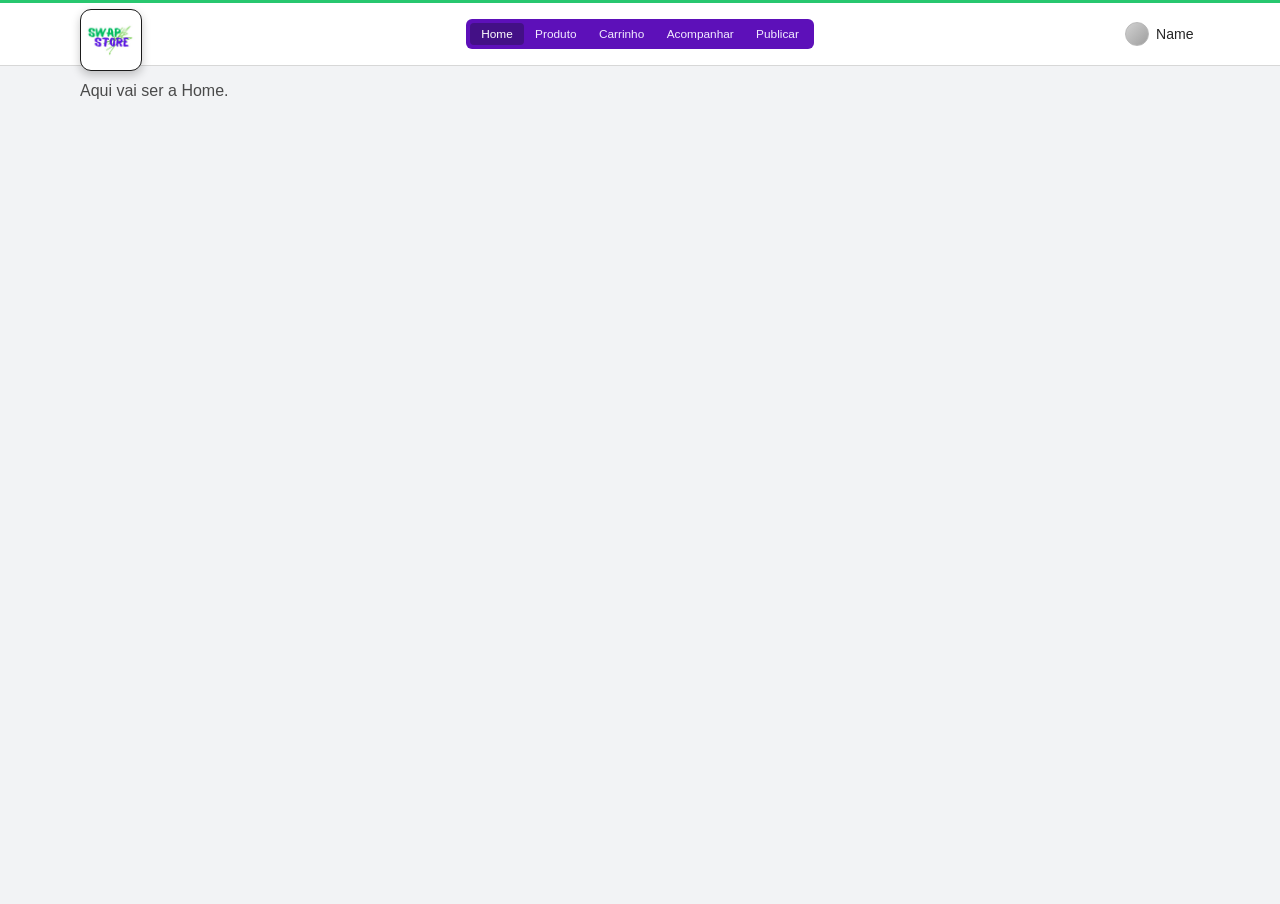
==== src/index.html @ ba1e5054 "Início do projeto: Base do protótipo" ====
<!DOCTYPE html>
<html lang="pt-BR">
<head>
  <meta charset="UTF-8">
  <meta name="viewport" content="width=device-width, initial-scale=1.0">
  <link rel="stylesheet" type="text/css" href="styles/main.css">
  <script src="scripts/paginacao.js" defer></script>
  <script src="scripts/main.js" defer></script>
  <title>SwapStore - Home</title>
</head>
<body data-pagina="inicio">
  <header class="site-header">
    <div class="top-green-line"></div>
    <div class="container header-content">
      <a class="brand" href="index.html" aria-label="Ir para a Home">
        <img src="assets/images/logo.jpg" alt="Logo da SwapStore">
      </a>

      <button class="menu-toggle" id="botaoMenu" aria-label="Abrir menu" aria-expanded="false">
        <span></span>
        <span></span>
        <span></span>
      </button>

      <nav class="main-nav" id="navegacaoPrincipal" aria-label="Navegacao principal">
        <a href="index.html" class="nav-link" data-pagina-link="inicio">Home</a>
        <a href="produto.html" class="nav-link" data-pagina-link="produto">Produto</a>
        <a href="carrinho.html" class="nav-link" data-pagina-link="carrinho">Carrinho</a>
        <a href="acompanhar.html" class="nav-link" data-pagina-link="acompanhar">Acompanhar</a>
        <a href="publicar.html" class="nav-link" data-pagina-link="publicar">Publicar</a>
      </nav>

      <a class="profile-box" id="linkPerfil" href="perfil.html" aria-label="Ir para a pagina de perfil">
        <span class="profile-avatar"></span>
        <span class="profile-name">Name</span>
      </a>
    </div>
  </header>

  <main class="page-empty container">
    <p>Aqui vai ser a Home.</p>
  </main>
</body>
</html>
---- src/styles/main.css ----
:root {
  --surface: #ffffff;
  --text: #2b2b2b;
  --primary: #5d10b9;
  --primary-dark: #431086;
  --green: #28c76f;
  --line: #e5e7eb;
  --shadow: 0 10px 25px rgba(0, 0, 0, 0.08);
}

* {
  margin: 0;
  padding: 0;
  box-sizing: border-box;
}

body {
  font-family: Arial, Helvetica, sans-serif;
  color: var(--text);
  background: #f2f3f5;
}

.container {
  width: min(1120px, 92%);
  margin: 0 auto;
}

.site-header {
  background: var(--surface);
  border-bottom: 1px solid #d7d7d7;
  overflow: visible;
}

.top-green-line {
  width: 100%;
  height: 3px;
  background: var(--green);
}

.header-content {
  min-height: 54px;
  display: grid;
  grid-template-columns: 140px 1fr 140px;
  align-items: center;
  justify-items: center;
  gap: 1rem;
}

.brand {
  display: inline-flex;
  align-items: center;
  text-decoration: none;
  justify-self: start;
  width: 62px;
  height: 62px;
  padding: 3px;
  border: 1px solid #1b1b1b;
  border-radius: 11px;
  background: #fff;
  box-shadow: 0 4px 10px rgba(0, 0, 0, 0.22);
  transform: translateY(6px);
  z-index: 3;
}

.brand img {
  width: 100%;
  height: 100%;
  object-fit: contain;
}

.main-nav {
  display: flex;
  gap: 0;
  background: var(--primary);
  border-radius: 6px;
  padding: 4px;
}

.nav-link {
  text-decoration: none;
  color: #f2ebff;
  font-size: 0.74rem;
  font-weight: 500;
  padding: 0.28rem 0.7rem;
  border-radius: 4px;
  transition: background-color 0.2s ease, color 0.2s ease;
}

.nav-link:hover {
  background-color: rgba(255, 255, 255, 0.1);
  color: #fff;
}

.nav-link.is-active {
  background: var(--primary-dark);
  color: #fff;
}

.profile-box {
  justify-self: end;
  display: inline-flex;
  align-items: center;
  gap: 0.45rem;
  font-size: 0.88rem;
  text-decoration: none;
  border-radius: 999px;
  padding: 0.2rem 0.4rem;
}

.profile-avatar {
  width: 24px;
  height: 24px;
  border-radius: 999px;
  background: linear-gradient(135deg, #d2d2d2, #9e9e9e);
  border: 1px solid #b9b9b9;
}

.profile-name {
  color: #262626;
}

.profile-box:hover {
  background: #efefef;
}

.profile-box.is-active {
  background: #ece6f8;
}

.menu-toggle {
  display: none;
  border: 0;
  background: transparent;
  width: 42px;
  height: 34px;
  cursor: pointer;
}

.menu-toggle span {
  display: block;
  width: 100%;
  height: 4px;
  border-radius: 999px;
  background: var(--primary);
  margin: 4px 0;
}

.page-empty {
  min-height: calc(100vh - 62px);
  padding-top: 1rem;
  color: #4a4a4a;
}

@media (max-width: 760px) {
  .header-content {
    grid-template-columns: 1fr auto auto;
  }

  .menu-toggle {
    display: block;
    justify-self: end;
  }

  .main-nav {
    position: absolute;
    top: 62px;
    right: 4%;
    background: var(--primary);
    border: 1px solid var(--line);
    border-radius: 12px;
    box-shadow: var(--shadow);
    width: 240px;
    padding: 0.5rem;
    display: none;
    flex-direction: column;
    z-index: 30;
  }

  .main-nav.is-open {
    display: flex;
  }

  .profile-box {
    display: none;
  }
}
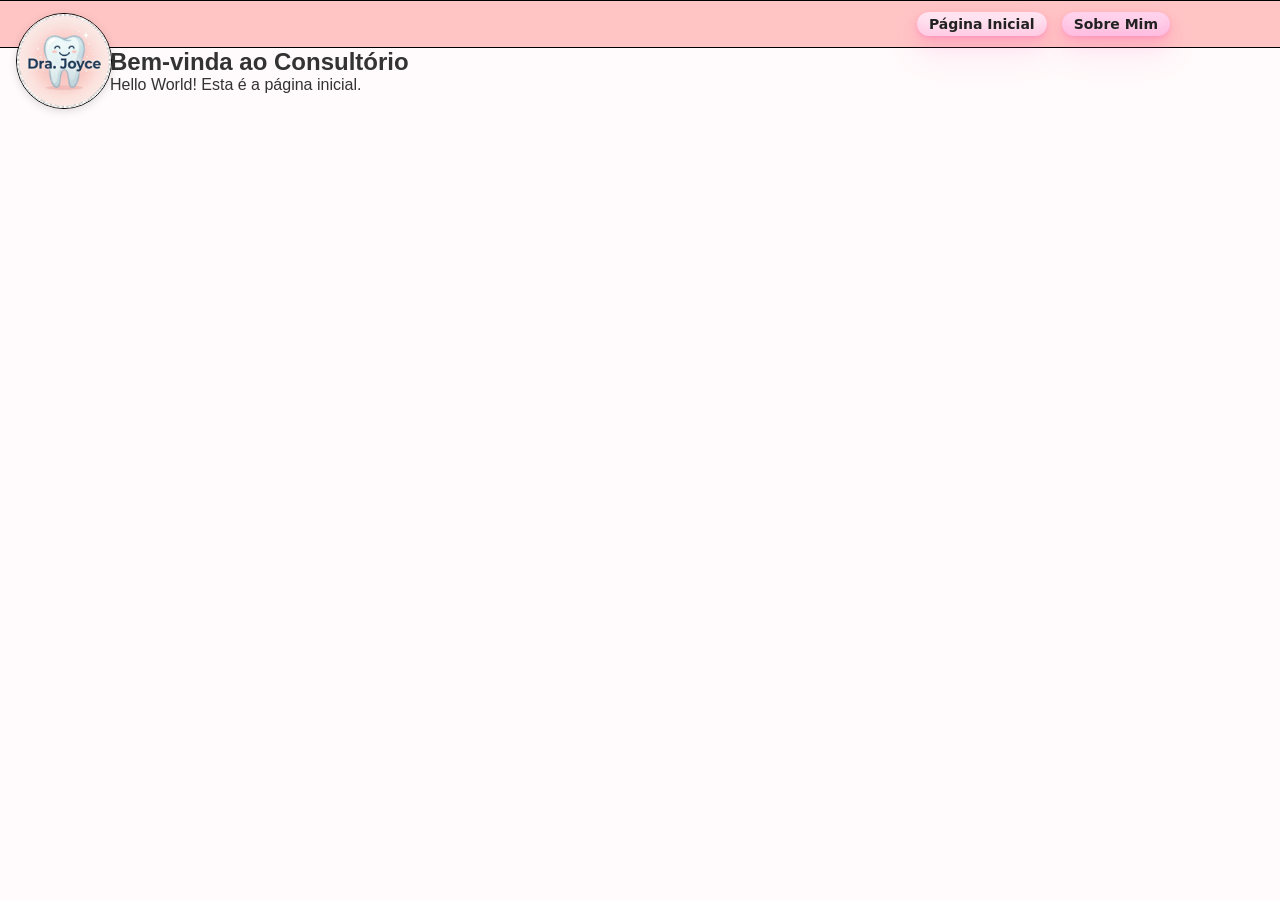
==== commit f71cdeb7: "feat: adiciona hotbar" ====
--- a/src/index.html
+++ b/src/index.html
@@ -1,44 +1,33 @@
-<!DOCTYPE html>
-<html lang="pt-BR">
 <head>
   <meta charset="UTF-8">
   <meta name="viewport" content="width=device-width, initial-scale=1.0">
-  <link rel="stylesheet" type="text/css" href="styles/main.css">
-  <script src="scripts/paginacao.js" defer></script>
-  <script src="scripts/main.js" defer></script>
-  <title>SwapStore - Home</title>
+  <title>Dra. Joyce</title>
+  <link rel="stylesheet" href="styles/main.css">
 </head>
-<body data-pagina="inicio">
-  <header class="site-header">
-    <div class="top-green-line"></div>
-    <div class="container header-content">
-      <a class="brand" href="index.html" aria-label="Ir para a Home">
-        <img src="assets/images/logo.jpg" alt="Logo da SwapStore">
+<body>
+  <header class="hotbar">
+    <div class="container">
+      <a href="#" class="logo-hotbar nav-link" id="logo-home" aria-label="Página Inicial" data-page="home">
+        <img src="images/logo.png" alt="Logo" class="logo-img-hotbar">
       </a>
-
-      <button class="menu-toggle" id="botaoMenu" aria-label="Abrir menu" aria-expanded="false">
-        <span></span>
-        <span></span>
-        <span></span>
-      </button>
-
-      <nav class="main-nav" id="navegacaoPrincipal" aria-label="Navegacao principal">
-        <a href="index.html" class="nav-link" data-pagina-link="inicio">Home</a>
-        <a href="produto.html" class="nav-link" data-pagina-link="produto">Produto</a>
-        <a href="carrinho.html" class="nav-link" data-pagina-link="carrinho">Carrinho</a>
-        <a href="acompanhar.html" class="nav-link" data-pagina-link="acompanhar">Acompanhar</a>
-        <a href="publicar.html" class="nav-link" data-pagina-link="publicar">Publicar</a>
+      <nav class="menu">
+        <a href="#" class="nav-link button-33 active" data-page="home">Página Inicial</a>
+        <a href="#" class="nav-link button-33" data-page="sobre">Sobre Mim</a>
       </nav>
-
-      <a class="profile-box" id="linkPerfil" href="perfil.html" aria-label="Ir para a pagina de perfil">
-        <span class="profile-avatar"></span>
-        <span class="profile-name">Name</span>
-      </a>
     </div>
   </header>
 
-  <main class="page-empty container">
-    <p>Aqui vai ser a Home.</p>
+  <main id="content" class="container">
+    <section id="page-home" class="page">
+      <h1>Bem-vinda ao Consultório</h1>
+      <p>Hello World! Esta é a página inicial.</p>
+    </section>
+
+    <section id="page-sobre" class="page hidden">
+      <h1>Sobre Mim</h1>
+      <p>Aqui você conta sua história profissional.</p>
+    </section>
   </main>
-</body>
-</html>+
+  <script src="scripts/main.js"></script>
+</body>
--- a/src/styles/main.css
+++ b/src/styles/main.css
@@ -1,13 +1,29 @@
-:root {
-  --surface: #ffffff;
-  --text: #2b2b2b;
-  --primary: #5d10b9;
-  --primary-dark: #431086;
-  --green: #28c76f;
-  --line: #e5e7eb;
-  --shadow: 0 10px 25px rgba(0, 0, 0, 0.08);
+/* Logo sobrepondo hotbar */
+.logo-hotbar {
+  position: absolute;
+  top: 12px;
+  left: 16px;
+  z-index: 10;
+  height: 0;
+  transform: translateY(50%);
+  cursor: pointer;
+  display: block;
 }
 
+.logo-img-hotbar {
+  width: 96px;
+  height: 96px;
+  border-radius: 50%;
+  background: #fff;
+  border: 1.5px solid #000;
+  box-shadow: 0 2px 8px #0002;
+  display: block;
+}
+
+.hotbar {
+  position: relative;
+}
+/* Reset e Globais */
 * {
   margin: 0;
   padding: 0;
@@ -15,172 +31,94 @@
 }
 
 body {
-  font-family: Arial, Helvetica, sans-serif;
-  color: var(--text);
-  background: #f2f3f5;
+  font-family: sans-serif;
+  background-color: #fffafb;
+  color: #333;
 }
 
 .container {
-  width: min(1120px, 92%);
+  max-width: 1100px;
   margin: 0 auto;
+  padding: 0 20px;
 }
 
-.site-header {
-  background: var(--surface);
-  border-bottom: 1px solid #d7d7d7;
-  overflow: visible;
+/* Hotbar */
+.hotbar {
+  background-color: #ffc5c5;
+  border-bottom: 1px solid #000;
+  border-top: 1px solid #000;
+  padding: 0;
+  height: 48px;
+  position: relative;
 }
 
-.top-green-line {
-  width: 100%;
-  height: 3px;
-  background: var(--green);
+.hotbar .container {
+  display: flex;
+  justify-content: flex-end;
+  align-items: center;
+  height: 100%;
 }
 
-.header-content {
-  min-height: 54px;
-  display: grid;
-  grid-template-columns: 140px 1fr 140px;
-  align-items: center;
-  justify-items: center;
-  gap: 1rem;
+
+.menu {
+  display: flex;
+  gap: 15px;
 }
 
-.brand {
-  display: inline-flex;
-  align-items: center;
+
+/* Botão Rosinha (button-33) */
+.button-33 {
+  background-color: #ffd1ea;
+  border-radius: 100px;
+  box-shadow: rgba(255, 105, 180, .2) 0 -18px 12px -10px inset,
+    rgba(255, 105, 180, .15) 0 1px 2px,
+    rgba(255, 105, 180, .15) 0 2px 4px,
+    rgba(255, 105, 180, .15) 0 4px 8px,
+    rgba(255, 105, 180, .15) 0 8px 16px,
+    rgba(255, 105, 180, .15) 0 16px 32px;
+  color: #222;
+  cursor: pointer;
+  display: inline-block;
+  font-family: CerebriSans-Regular,-apple-system,system-ui,Roboto,sans-serif;
+  padding: 4px 12px;
+  text-align: center;
   text-decoration: none;
-  justify-self: start;
-  width: 62px;
-  height: 62px;
-  padding: 3px;
-  border: 1px solid #1b1b1b;
-  border-radius: 11px;
-  background: #fff;
-  box-shadow: 0 4px 10px rgba(0, 0, 0, 0.22);
-  transform: translateY(6px);
-  z-index: 3;
+  transition: all 250ms;
+  border: 0;
+  font-size: 14px;
+  font-weight: 600;
+  user-select: none;
+  -webkit-user-select: none;
+  touch-action: manipulation;
 }
 
-.brand img {
-  width: 100%;
-  height: 100%;
-  object-fit: contain;
+.button-33:hover {
+  box-shadow: rgba(255, 105, 180, .35) 0 -25px 18px -14px inset,
+    rgba(255, 105, 180, .25) 0 1px 2px,
+    rgba(255, 105, 180, .25) 0 2px 4px,
+    rgba(255, 105, 180, .25) 0 4px 8px,
+    rgba(255, 105, 180, .25) 0 8px 16px,
+    rgba(255, 105, 180, .25) 0 16px 32px;
+  transform: scale(1.05) rotate(-1deg);
 }
 
-.main-nav {
-  display: flex;
-  gap: 0;
-  background: var(--primary);
-  border-radius: 6px;
-  padding: 4px;
+/* Feedback de Página Ativa */
+
+.nav-link.active {
+  background-color: #ffe3f0; /* meio termo entre branco e rosa */
+  color: #222;
+  /* Mantém o mesmo padrão, só um leve destaque */
 }
 
-.nav-link {
-  text-decoration: none;
-  color: #f2ebff;
-  font-size: 0.74rem;
-  font-weight: 500;
-  padding: 0.28rem 0.7rem;
-  border-radius: 4px;
-  transition: background-color 0.2s ease, color 0.2s ease;
+.nav-link.active:after {
+  transform: translate(0, 0); /* Trava a sombra no lugar quando ativo */
 }
 
-.nav-link:hover {
-  background-color: rgba(255, 255, 255, 0.1);
-  color: #fff;
+/* Layout */
+main {
+  padding-top: 50px;
 }
 
-.nav-link.is-active {
-  background: var(--primary-dark);
-  color: #fff;
-}
-
-.profile-box {
-  justify-self: end;
-  display: inline-flex;
-  align-items: center;
-  gap: 0.45rem;
-  font-size: 0.88rem;
-  text-decoration: none;
-  border-radius: 999px;
-  padding: 0.2rem 0.4rem;
-}
-
-.profile-avatar {
-  width: 24px;
-  height: 24px;
-  border-radius: 999px;
-  background: linear-gradient(135deg, #d2d2d2, #9e9e9e);
-  border: 1px solid #b9b9b9;
-}
-
-.profile-name {
-  color: #262626;
-}
-
-.profile-box:hover {
-  background: #efefef;
-}
-
-.profile-box.is-active {
-  background: #ece6f8;
-}
-
-.menu-toggle {
+.hidden {
   display: none;
-  border: 0;
-  background: transparent;
-  width: 42px;
-  height: 34px;
-  cursor: pointer;
-}
-
-.menu-toggle span {
-  display: block;
-  width: 100%;
-  height: 4px;
-  border-radius: 999px;
-  background: var(--primary);
-  margin: 4px 0;
-}
-
-.page-empty {
-  min-height: calc(100vh - 62px);
-  padding-top: 1rem;
-  color: #4a4a4a;
-}
-
-@media (max-width: 760px) {
-  .header-content {
-    grid-template-columns: 1fr auto auto;
-  }
-
-  .menu-toggle {
-    display: block;
-    justify-self: end;
-  }
-
-  .main-nav {
-    position: absolute;
-    top: 62px;
-    right: 4%;
-    background: var(--primary);
-    border: 1px solid var(--line);
-    border-radius: 12px;
-    box-shadow: var(--shadow);
-    width: 240px;
-    padding: 0.5rem;
-    display: none;
-    flex-direction: column;
-    z-index: 30;
-  }
-
-  .main-nav.is-open {
-    display: flex;
-  }
-
-  .profile-box {
-    display: none;
-  }
 }
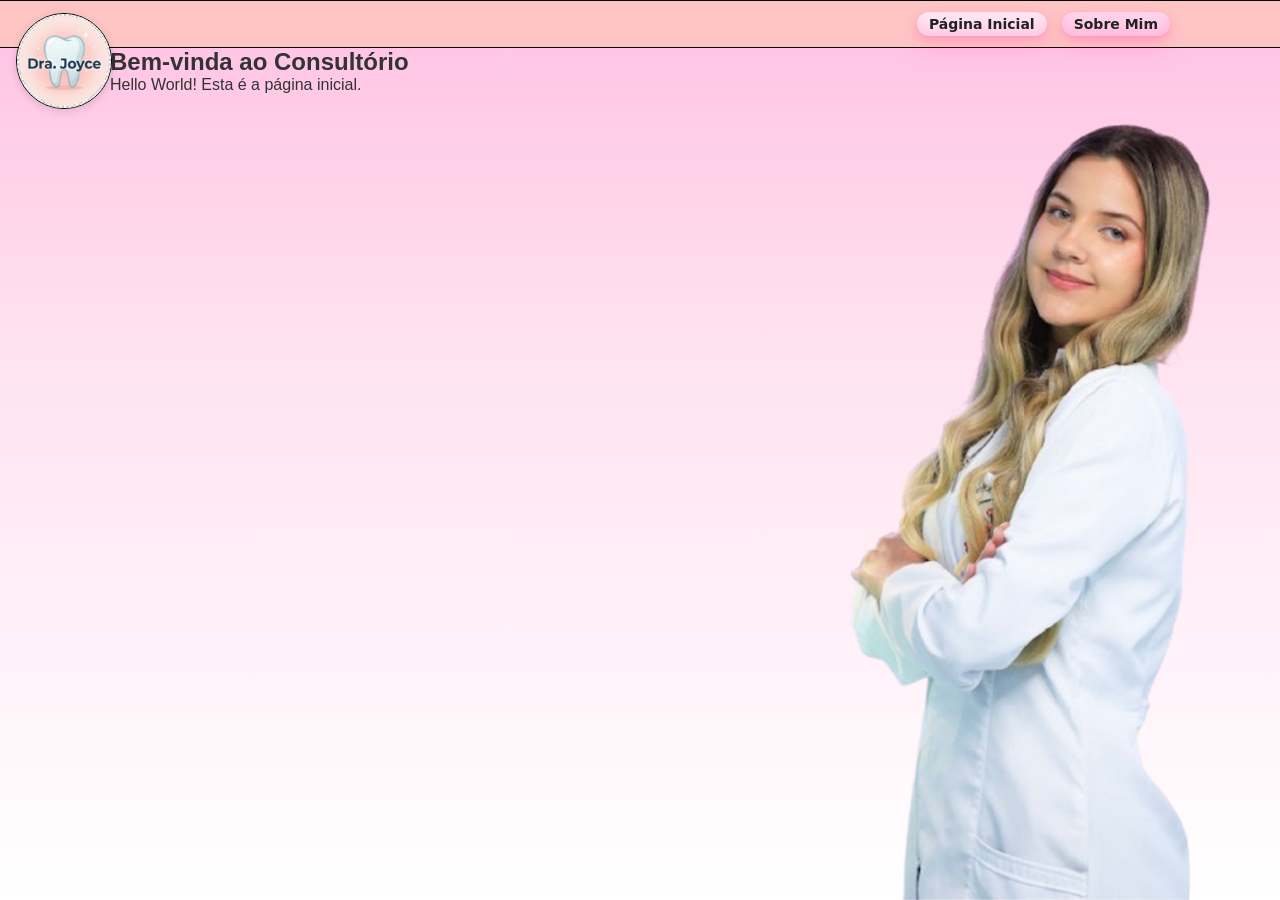
==== commit f6843c35: "fix: adiciona imagem central" ====
--- a/src/index.html
+++ b/src/index.html
@@ -1,3 +1,4 @@
+  <img src="images/joyce_1.png" alt="Joyce" class="img-bg-joyce">
 <head>
   <meta charset="UTF-8">
   <meta name="viewport" content="width=device-width, initial-scale=1.0">
--- a/src/styles/main.css
+++ b/src/styles/main.css
@@ -1,3 +1,19 @@
+/* Imagem decorativa no canto inferior direito */
+.img-bg-joyce {
+  position: fixed;
+  right: -60;
+  bottom: 0;
+  height: 92vh;
+  max-height: calc(100vh - 56px);
+  z-index: 1;
+  pointer-events: none;
+  user-select: none;
+  object-fit: contain;
+}
+
+body {
+  position: relative;
+}
 /* Logo sobrepondo hotbar */
 .logo-hotbar {
   position: absolute;
@@ -9,6 +25,10 @@
   cursor: pointer;
   display: block;
 }
+.logo-hotbar:hover .logo-img-hotbar {
+  transform: scale(1.07);
+  transition: transform 0.18s cubic-bezier(.4,1.3,.5,1);
+}
 
 .logo-img-hotbar {
   width: 96px;
@@ -18,6 +38,7 @@
   border: 1.5px solid #000;
   box-shadow: 0 2px 8px #0002;
   display: block;
+  transition: transform 0.18s cubic-bezier(.4,1.3,.5,1);
 }
 
 .hotbar {
@@ -32,7 +53,7 @@
 
 body {
   font-family: sans-serif;
-  background-color: #fffafb;
+  background: linear-gradient(180deg, #ffc1e3 0%, #ffe3f0 40%, #fff 100%);
   color: #333;
 }
 
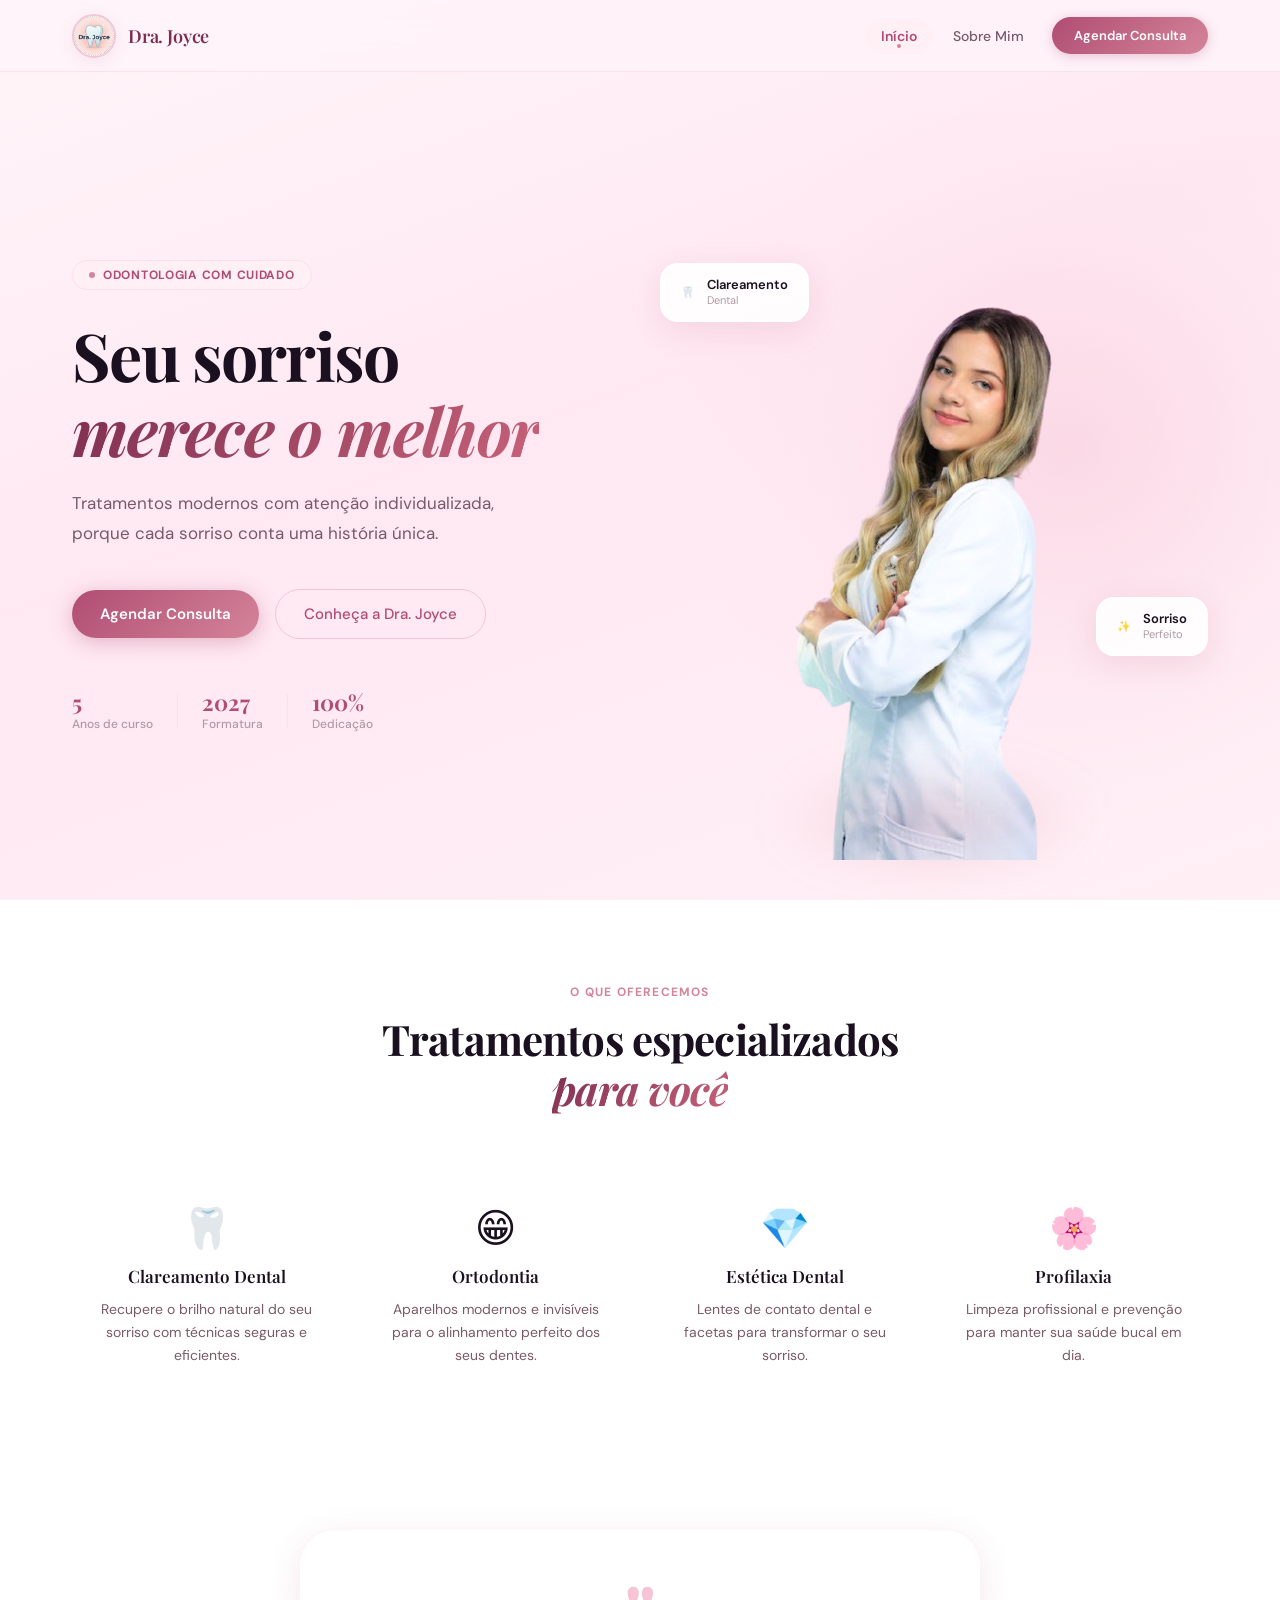
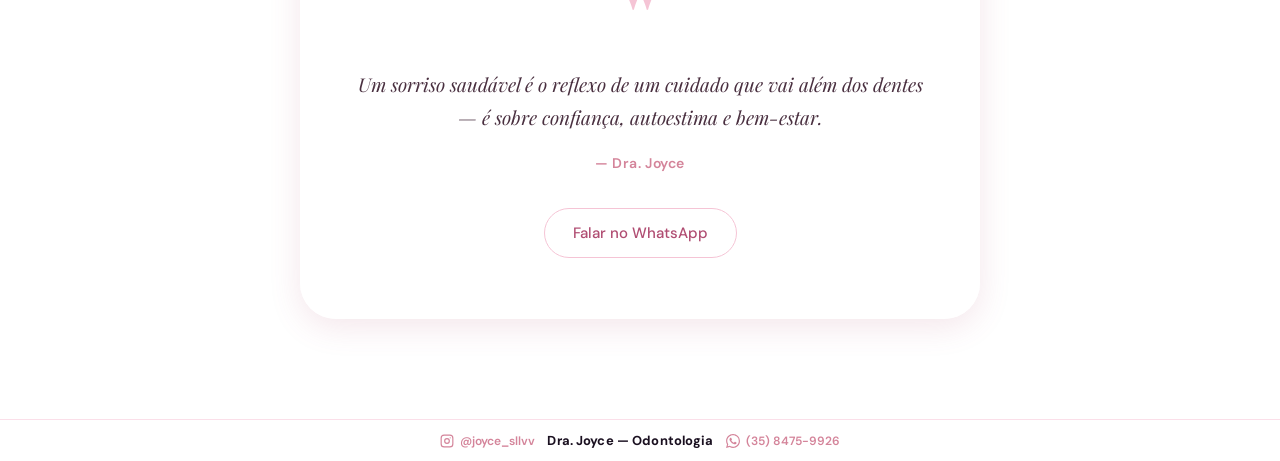
==== commit aeda10b0: "refactore: reformula o site todo" ====
--- a/src/index.html
+++ b/src/index.html
@@ -1,34 +1,201 @@
-  <img src="images/joyce_1.png" alt="Joyce" class="img-bg-joyce">
+<!DOCTYPE html>
+<html lang="pt-BR">
 <head>
   <meta charset="UTF-8">
   <meta name="viewport" content="width=device-width, initial-scale=1.0">
-  <title>Dra. Joyce</title>
+  <title>Dra. Joyce — Odontologia</title>
+  <link rel="preconnect" href="https://fonts.googleapis.com">
+  <link rel="preconnect" href="https://fonts.gstatic.com" crossorigin>
+  <link href="https://fonts.googleapis.com/css2?family=Playfair+Display:ital,wght@0,400;0,600;0,700;1,400&family=DM+Sans:opsz,wght@9..40,300;9..40,400;9..40,500;9..40,600&display=swap" rel="stylesheet">
   <link rel="stylesheet" href="styles/main.css">
 </head>
 <body>
-  <header class="hotbar">
-    <div class="container">
-      <a href="#" class="logo-hotbar nav-link" id="logo-home" aria-label="Página Inicial" data-page="home">
-        <img src="images/logo.png" alt="Logo" class="logo-img-hotbar">
+
+  <header class="navbar" id="navbar">
+    <div class="nav-container">
+      <a href="#" class="nav-logo nav-link" data-page="home" id="logo-home">
+        <img src="images/logo.png" alt="Dra. Joyce" class="logo-img">
+        <span class="logo-text">Dra. Joyce</span>
       </a>
-      <nav class="menu">
-        <a href="#" class="nav-link button-33 active" data-page="home">Página Inicial</a>
-        <a href="#" class="nav-link button-33" data-page="sobre">Sobre Mim</a>
+      <nav class="nav-menu">
+        <a href="#" class="nav-link nav-item active" data-page="home">Início</a>
+        <a href="#" class="nav-link nav-item" data-page="sobre">Sobre Mim</a>
+        <a href="https://wa.me/553584759926?text=Ol%C3%A1%20Dra.%20Joyce%2C%20gostaria%20de%20agendar%20uma%20consulta!" target="_blank" rel="noopener" class="btn-agenda">Agendar Consulta</a>
       </nav>
     </div>
   </header>
 
-  <main id="content" class="container">
-    <section id="page-home" class="page">
-      <h1>Bem-vinda ao Consultório</h1>
-      <p>Hello World! Esta é a página inicial.</p>
-    </section>
-
-    <section id="page-sobre" class="page hidden">
-      <h1>Sobre Mim</h1>
-      <p>Aqui você conta sua história profissional.</p>
-    </section>
-  </main>
+  <!-- ==================== PÁGINA INICIAL ==================== -->
+  <div id="page-home" class="page">
+
+    <section class="hero">
+      <div class="hero-content">
+        <div class="hero-badge">
+          <span class="badge-dot"></span>
+          Odontologia com cuidado
+        </div>
+        <h1 class="hero-title">
+          Seu sorriso<br>
+          <em>merece o melhor</em>
+        </h1>
+        <p class="hero-subtitle">
+          Tratamentos modernos com atenção individualizada,<br>
+          porque cada sorriso conta uma história única.
+        </p>
+        <div class="hero-actions">
+          <a href="https://wa.me/553584759926?text=Ol%C3%A1%20Dra.%20Joyce%2C%20gostaria%20de%20agendar%20uma%20consulta!" target="_blank" rel="noopener" class="btn-primary">Agendar Consulta</a>
+          <a href="#" class="btn-ghost nav-link" data-page="sobre">Conheça a Dra. Joyce</a>
+        </div>
+        <div class="hero-stats">
+          <div class="stat">
+            <span class="stat-number">5</span>
+            <span class="stat-label">Anos de curso</span>
+          </div>
+          <div class="stat-divider"></div>
+          <div class="stat">
+            <span class="stat-number">2027</span>
+            <span class="stat-label">Formatura</span>
+          </div>
+          <div class="stat-divider"></div>
+          <div class="stat">
+            <span class="stat-number">100%</span>
+            <span class="stat-label">Dedicação</span>
+          </div>
+        </div>
+      </div>
+
+      <div class="hero-visual">
+        <div class="hero-photo-wrap">
+          <div class="hero-photo-glow"></div>
+          <img src="images/joyce_1.png" alt="Dra. Joyce" class="hero-photo">
+        </div>
+        <div class="float-card float-card-1">
+          <span class="float-icon">🦷</span>
+          <div>
+            <strong>Clareamento</strong>
+            <span>Dental</span>
+          </div>
+        </div>
+        <div class="float-card float-card-2">
+          <span class="float-icon">✨</span>
+          <div>
+            <strong>Sorriso</strong>
+            <span>Perfeito</span>
+          </div>
+        </div>
+      </div>
+    </section>
+
+    <section class="services">
+      <div class="section-header">
+        <span class="section-tag">O que oferecemos</span>
+        <h2>Tratamentos especializados<br><em>para você</em></h2>
+      </div>
+      <div class="services-grid">
+        <div class="service-card fade-up">
+          <span class="service-icon">🦷</span>
+          <h3>Clareamento Dental</h3>
+          <p>Recupere o brilho natural do seu sorriso com técnicas seguras e eficientes.</p>
+        </div>
+        <div class="service-card featured fade-up">
+          <span class="service-icon">😁</span>
+          <h3>Ortodontia</h3>
+          <p>Aparelhos modernos e invisíveis para o alinhamento perfeito dos seus dentes.</p>
+        </div>
+        <div class="service-card fade-up">
+          <span class="service-icon">💎</span>
+          <h3>Estética Dental</h3>
+          <p>Lentes de contato dental e facetas para transformar o seu sorriso.</p>
+        </div>
+        <div class="service-card fade-up">
+          <span class="service-icon">🌸</span>
+          <h3>Profilaxia</h3>
+          <p>Limpeza profissional e prevenção para manter sua saúde bucal em dia.</p>
+        </div>
+      </div>
+    </section>
+
+    <section class="quote-section fade-up">
+      <div class="quote-inner">
+        <span class="quote-mark">"</span>
+        <p class="quote-text">
+          Um sorriso saudável é o reflexo de um cuidado que vai além dos dentes —
+          é sobre confiança, autoestima e bem-estar.
+        </p>
+        <span class="quote-author">— Dra. Joyce</span>
+        <a href="https://wa.me/553584759926?text=Ol%C3%A1%20Dra.%20Joyce%2C%20gostaria%20de%20agendar%20uma%20consulta!" target="_blank" rel="noopener" class="btn-ghost">Falar no WhatsApp</a>
+      </div>
+    </section>
+
+  </div>
+
+  <!-- ==================== SOBRE MIM ==================== -->
+  <div id="page-sobre" class="page hidden">
+
+    <section class="about-section">
+      <div class="about-photo-col">
+        <div class="about-photo-wrap">
+          <img src="images/joyce_1.png" alt="Dra. Joyce" class="about-photo">
+        </div>
+        <div class="about-badge-card">
+          <span>Graduanda em Odontologia</span>
+          <strong>Formatura em 2027</strong>
+        </div>
+      </div>
+
+      <div class="about-text-col">
+        <span class="section-tag">Sobre mim</span>
+        <h2>Olá, sou a <em>Dra. Joyce</em></h2>
+        <p class="about-lead">
+          Apaixonada por odontologia desde sempre, me dedico a oferecer tratamentos
+          de qualidade com atenção individualizada para cada paciente.
+        </p>
+        <p class="about-body">
+          Durante minha formação, desenvolvi habilidades em diversas áreas da odontologia,
+          sempre com foco em proporcionar a melhor experiência possível. Acredito que um
+          bom atendimento começa pela empatia e pelo cuidado genuíno com cada pessoa.
+        </p>
+        <div class="about-highlights">
+          <div class="highlight-item">
+            <span class="highlight-icon">🎓</span>
+            <div>
+              <strong>Graduação em Odontologia</strong>
+              <span>Em conclusão — 2027</span>
+            </div>
+          </div>
+          <div class="highlight-item">
+            <span class="highlight-icon">🏆</span>
+            <div>
+              <strong>Estética Dental</strong>
+              <span>Especialização em andamento</span>
+            </div>
+          </div>
+          <div class="highlight-item">
+            <span class="highlight-icon">💖</span>
+            <div>
+              <strong>Atendimento humanizado</strong>
+              <span>Cuidado e empatia acima de tudo</span>
+            </div>
+          </div>
+        </div>
+        <a href="https://wa.me/553584759926?text=Ol%C3%A1%20Dra.%20Joyce%2C%20gostaria%20de%20agendar%20uma%20consulta!" target="_blank" rel="noopener" class="btn-ghost">Fale comigo</a>
+      </div>
+    </section>
+
+  </div>
+
+  <footer class="site-footer">
+    <a href="https://instagram.com/joyce_sllvv" target="_blank" rel="noopener" class="footer-insta">
+      <svg width="14" height="14" viewBox="0 0 24 24" fill="none" stroke="currentColor" stroke-width="2" stroke-linecap="round" stroke-linejoin="round"><rect x="2" y="2" width="20" height="20" rx="5" ry="5"/><circle cx="12" cy="12" r="4"/><circle cx="17.5" cy="6.5" r="1" fill="currentColor" stroke="none"/></svg>
+      @joyce_sllvv
+    </a>
+    <span class="footer-brand">Dra. Joyce — Odontologia</span>
+    <a href="https://wa.me/553584759926" target="_blank" rel="noopener" class="footer-wpp">
+      <svg width="14" height="14" viewBox="0 0 24 24" fill="currentColor"><path d="M17.472 14.382c-.297-.149-1.758-.867-2.03-.967-.273-.099-.471-.148-.67.15-.197.297-.767.966-.94 1.164-.173.199-.347.223-.644.075-.297-.15-1.255-.463-2.39-1.475-.883-.788-1.48-1.761-1.653-2.059-.173-.297-.018-.458.13-.606.134-.133.298-.347.446-.52.149-.174.198-.298.298-.497.099-.198.05-.371-.025-.52-.075-.149-.669-1.612-.916-2.207-.242-.579-.487-.5-.669-.51-.173-.008-.371-.01-.57-.01-.198 0-.52.074-.792.372-.272.297-1.04 1.016-1.04 2.479 0 1.462 1.065 2.875 1.213 3.074.149.198 2.096 3.2 5.077 4.487.709.306 1.262.489 1.694.625.712.227 1.36.195 1.871.118.571-.085 1.758-.719 2.006-1.413.248-.694.248-1.289.173-1.413-.074-.124-.272-.198-.57-.347m-5.421 7.403h-.004a9.87 9.87 0 01-5.031-1.378l-.361-.214-3.741.982.998-3.648-.235-.374a9.86 9.86 0 01-1.51-5.26c.001-5.45 4.436-9.884 9.888-9.884 2.64 0 5.122 1.03 6.988 2.898a9.825 9.825 0 012.893 6.994c-.003 5.45-4.437 9.884-9.885 9.884m8.413-18.297A11.815 11.815 0 0012.05 0C5.495 0 .16 5.335.157 11.892c0 2.096.547 4.142 1.588 5.945L.057 24l6.305-1.654a11.882 11.882 0 005.683 1.448h.005c6.554 0 11.89-5.335 11.893-11.893a11.821 11.821 0 00-3.48-8.413z"/></svg>
+      (35) 8475-9926
+    </a>
+  </footer>
 
   <script src="scripts/main.js"></script>
-</body>+</body>
+</html>
--- a/src/styles/main.css
+++ b/src/styles/main.css
@@ -1,145 +1,926 @@
-/* Imagem decorativa no canto inferior direito */
-.img-bg-joyce {
-  position: fixed;
-  right: -60;
-  bottom: 0;
-  height: 92vh;
-  max-height: calc(100vh - 56px);
-  z-index: 1;
-  pointer-events: none;
-  user-select: none;
-  object-fit: contain;
-}
-
-body {
-  position: relative;
-}
-/* Logo sobrepondo hotbar */
-.logo-hotbar {
-  position: absolute;
-  top: 12px;
-  left: 16px;
-  z-index: 10;
-  height: 0;
-  transform: translateY(50%);
-  cursor: pointer;
-  display: block;
-}
-.logo-hotbar:hover .logo-img-hotbar {
-  transform: scale(1.07);
-  transition: transform 0.18s cubic-bezier(.4,1.3,.5,1);
-}
-
-.logo-img-hotbar {
-  width: 96px;
-  height: 96px;
-  border-radius: 50%;
-  background: #fff;
-  border: 1.5px solid #000;
-  box-shadow: 0 2px 8px #0002;
-  display: block;
-  transition: transform 0.18s cubic-bezier(.4,1.3,.5,1);
-}
-
-.hotbar {
-  position: relative;
-}
-/* Reset e Globais */
-* {
+/* ================================================
+   DESIGN SYSTEM — Dra. Joyce
+   ================================================ */
+:root {
+  --rose-900: #7C2D4F;
+  --rose-700: #B04D72;
+  --rose-500: #D4849A;
+  --rose-400: #E8A3B8;
+  --rose-300: #F5C4D5;
+  --rose-200: #FBDFE9;
+  --rose-100: #FFF0F5;
+  --rose-50:  #FFF8FB;
+
+  --white:      #FFFFFF;
+  --text-900:   #1A1020;
+  --text-700:   #4A3040;
+  --text-500:   #7A5A68;
+  --text-300:   #B09AA5;
+
+  --grad-hero: linear-gradient(160deg, #FFF5F9 0%, #FFE8F2 45%, #FFF0F6 100%);
+  --grad-rose: linear-gradient(135deg, var(--rose-700) 0%, var(--rose-500) 100%);
+  --grad-text: linear-gradient(135deg, var(--rose-900) 0%, var(--rose-600, #C9637A) 100%);
+
+  --shadow-xs: 0 1px 4px  rgba(176, 77, 114, 0.08);
+  --shadow-sm: 0 4px 16px rgba(176, 77, 114, 0.10);
+  --shadow-md: 0 8px 32px rgba(176, 77, 114, 0.14);
+  --shadow-lg: 0 20px 56px rgba(176, 77, 114, 0.18);
+  --shadow-xl: 0 32px 80px rgba(176, 77, 114, 0.22);
+
+  --nav-h: 72px;
+
+  --r-sm:   10px;
+  --r-md:   18px;
+  --r-lg:   26px;
+  --r-xl:   36px;
+  --r-full: 9999px;
+
+  --ease:        cubic-bezier(0.4, 0, 0.2, 1);
+  --ease-bounce: cubic-bezier(0.34, 1.56, 0.64, 1);
+  --t-fast: 0.15s;
+  --t-base: 0.25s;
+  --t-slow: 0.4s;
+}
+
+/* ================================================
+   RESET
+   ================================================ */
+*, *::before, *::after {
   margin: 0;
   padding: 0;
   box-sizing: border-box;
 }
 
+html { scroll-behavior: smooth; }
+
 body {
-  font-family: sans-serif;
-  background: linear-gradient(180deg, #ffc1e3 0%, #ffe3f0 40%, #fff 100%);
-  color: #333;
-}
-
-.container {
+  font-family: 'DM Sans', -apple-system, system-ui, sans-serif;
+  background: var(--grad-hero);
+  background-attachment: fixed;
+  color: var(--text-900);
+  min-height: 100vh;
+  overflow-x: hidden;
+  -webkit-font-smoothing: antialiased;
+  -moz-osx-font-smoothing: grayscale;
+}
+
+h1, h2, h3 {
+  font-family: 'Playfair Display', Georgia, serif;
+  line-height: 1.2;
+}
+
+em {
+  font-style: italic;
+  background: var(--grad-text);
+  -webkit-background-clip: text;
+  -webkit-text-fill-color: transparent;
+  background-clip: text;
+}
+
+/* ================================================
+   NAVBAR
+   ================================================ */
+.navbar {
+  position: fixed;
+  top: 0;
+  left: 0;
+  right: 0;
+  z-index: 100;
+  height: var(--nav-h);
+  background: rgba(255, 245, 249, 0.82);
+  backdrop-filter: blur(24px) saturate(1.8);
+  -webkit-backdrop-filter: blur(24px) saturate(1.8);
+  border-bottom: 1px solid rgba(212, 132, 154, 0.14);
+  transition: box-shadow var(--t-base) var(--ease);
+}
+
+.navbar.scrolled {
+  box-shadow: var(--shadow-sm);
+}
+
+.nav-container {
+  max-width: 1200px;
+  margin: 0 auto;
+  padding: 0 32px;
+  height: 100%;
+  display: flex;
+  align-items: center;
+  justify-content: space-between;
+}
+
+.nav-logo {
+  display: flex;
+  align-items: center;
+  gap: 12px;
+  text-decoration: none;
+  cursor: pointer;
+}
+
+.logo-img {
+  width: 44px;
+  height: 44px;
+  border-radius: var(--r-full);
+  border: 2px solid var(--rose-300);
+  box-shadow: var(--shadow-sm);
+  object-fit: cover;
+  transition: transform var(--t-base) var(--ease-bounce),
+              box-shadow var(--t-base) var(--ease);
+}
+
+.nav-logo:hover .logo-img {
+  transform: scale(1.08);
+  box-shadow: var(--shadow-md);
+}
+
+.logo-text {
+  font-family: 'Playfair Display', serif;
+  font-size: 18px;
+  font-weight: 600;
+  color: var(--rose-900);
+  letter-spacing: -0.01em;
+}
+
+.nav-menu {
+  display: flex;
+  align-items: center;
+  gap: 4px;
+}
+
+.nav-item {
+  font-size: 14px;
+  font-weight: 500;
+  color: var(--text-500);
+  text-decoration: none;
+  padding: 8px 16px;
+  border-radius: var(--r-full);
+  transition: all var(--t-base) var(--ease);
+  cursor: pointer;
+  position: relative;
+}
+
+.nav-item:hover {
+  color: var(--rose-700);
+  background: var(--rose-100);
+}
+
+.nav-item.active {
+  color: var(--rose-700);
+  background: var(--rose-100);
+  font-weight: 600;
+}
+
+.nav-item.active::after {
+  content: '';
+  position: absolute;
+  bottom: 5px;
+  left: 50%;
+  transform: translateX(-50%);
+  width: 4px;
+  height: 4px;
+  background: var(--rose-500);
+  border-radius: var(--r-full);
+}
+
+/* ================================================
+   BUTTONS
+   ================================================ */
+.btn-primary {
+  display: inline-flex;
+  align-items: center;
+  gap: 8px;
+  padding: 14px 28px;
+  background: var(--grad-rose);
+  color: var(--white);
+  font-family: 'DM Sans', sans-serif;
+  font-size: 15px;
+  font-weight: 600;
+  text-decoration: none;
+  border-radius: var(--r-full);
+  box-shadow: 0 4px 20px rgba(176, 77, 114, 0.35);
+  transition: transform var(--t-base) var(--ease-bounce),
+              box-shadow var(--t-base) var(--ease);
+  cursor: pointer;
+  border: none;
+  white-space: nowrap;
+}
+
+.btn-primary:hover {
+  transform: translateY(-2px) scale(1.02);
+  box-shadow: 0 8px 32px rgba(176, 77, 114, 0.45);
+}
+
+.btn-primary:active {
+  transform: translateY(0) scale(0.97);
+}
+
+.btn-ghost {
+  display: inline-flex;
+  align-items: center;
+  gap: 8px;
+  padding: 14px 28px;
+  background: transparent;
+  color: var(--rose-700);
+  font-family: 'DM Sans', sans-serif;
+  font-size: 15px;
+  font-weight: 500;
+  text-decoration: none;
+  border-radius: var(--r-full);
+  border: 1.5px solid var(--rose-300);
+  transition: all var(--t-base) var(--ease);
+  cursor: pointer;
+  white-space: nowrap;
+}
+
+.btn-ghost:hover {
+  background: var(--rose-100);
+  border-color: var(--rose-500);
+}
+
+.btn-agenda {
+  display: inline-flex;
+  align-items: center;
+  padding: 10px 22px;
+  background: var(--grad-rose);
+  color: var(--white) !important;
+  font-size: 13px;
+  font-weight: 600;
+  text-decoration: none;
+  border-radius: var(--r-full);
+  box-shadow: 0 2px 12px rgba(176, 77, 114, 0.30);
+  transition: transform var(--t-base) var(--ease-bounce),
+              box-shadow var(--t-base) var(--ease);
+  cursor: pointer;
+  margin-left: 8px;
+}
+
+.btn-agenda:hover {
+  transform: translateY(-1px) scale(1.04);
+  box-shadow: 0 4px 20px rgba(176, 77, 114, 0.40);
+}
+
+/* ================================================
+   PAGE SYSTEM
+   ================================================ */
+.page {
+  padding-top: var(--nav-h);
+  animation: pageIn var(--t-slow) var(--ease);
+}
+
+.hidden {
+  display: none !important;
+}
+
+@keyframes pageIn {
+  from { opacity: 0; transform: translateY(10px); }
+  to   { opacity: 1; transform: translateY(0); }
+}
+
+/* ================================================
+   HERO
+   ================================================ */
+.hero {
+  min-height: calc(100vh - var(--nav-h));
+  max-width: 1200px;
+  margin: 0 auto;
+  padding: 60px 32px 40px;
+  display: grid;
+  grid-template-columns: 1fr 1fr;
+  align-items: center;
+  gap: 40px;
+  position: relative;
+}
+
+/* soft background blob */
+.hero::before {
+  content: '';
+  position: absolute;
+  top: 5%;
+  right: -5%;
+  width: 55%;
+  height: 90%;
+  background: radial-gradient(ellipse at 65% 45%,
+    rgba(245, 196, 213, 0.45) 0%,
+    rgba(251, 223, 233, 0.25) 40%,
+    transparent 65%);
+  pointer-events: none;
+  z-index: 0;
+}
+
+.hero-content {
+  position: relative;
+  z-index: 2;
+}
+
+.hero-badge {
+  display: inline-flex;
+  align-items: center;
+  gap: 8px;
+  background: var(--rose-100);
+  color: var(--rose-700);
+  font-size: 12px;
+  font-weight: 700;
+  padding: 6px 16px;
+  border-radius: var(--r-full);
+  border: 1px solid var(--rose-200);
+  margin-bottom: 28px;
+  letter-spacing: 0.06em;
+  text-transform: uppercase;
+}
+
+.badge-dot {
+  width: 6px;
+  height: 6px;
+  background: var(--rose-500);
+  border-radius: var(--r-full);
+  flex-shrink: 0;
+  animation: blink 2.4s ease infinite;
+}
+
+@keyframes blink {
+  0%, 100% { opacity: 1;   transform: scale(1); }
+  50%       { opacity: 0.5; transform: scale(0.75); }
+}
+
+.hero-title {
+  font-size: clamp(40px, 5.2vw, 66px);
+  font-weight: 700;
+  color: var(--text-900);
+  letter-spacing: -0.025em;
+  margin-bottom: 22px;
+  line-height: 1.13;
+}
+
+.hero-subtitle {
+  font-size: 17px;
+  line-height: 1.75;
+  color: var(--text-500);
+  font-weight: 400;
+  margin-bottom: 40px;
+}
+
+.hero-actions {
+  display: flex;
+  align-items: center;
+  flex-wrap: wrap;
+  gap: 16px;
+  margin-bottom: 52px;
+}
+
+.hero-stats {
+  display: flex;
+  align-items: center;
+  gap: 24px;
+}
+
+.stat {
+  display: flex;
+  flex-direction: column;
+  gap: 3px;
+}
+
+.stat-number {
+  font-family: 'Playfair Display', serif;
+  font-size: 22px;
+  font-weight: 700;
+  color: var(--rose-700);
+  line-height: 1;
+}
+
+.stat-label {
+  font-size: 12px;
+  color: var(--text-300);
+  font-weight: 500;
+}
+
+.stat-divider {
+  width: 1px;
+  height: 34px;
+  background: var(--rose-200);
+}
+
+/* Hero Visual */
+.hero-visual {
+  position: relative;
+  z-index: 2;
+  display: flex;
+  justify-content: center;
+  align-items: flex-end;
+  height: 100%;
+  min-height: 500px;
+}
+
+.hero-photo-wrap {
+  position: relative;
+  display: flex;
+  align-items: flex-end;
+  justify-content: center;
+}
+
+.hero-photo-glow {
+  position: absolute;
+  bottom: -10px;
+  left: 50%;
+  transform: translateX(-50%);
+  width: 75%;
+  height: 100px;
+  background: radial-gradient(ellipse,
+    rgba(212, 132, 154, 0.40) 0%,
+    transparent 70%);
+  border-radius: var(--r-full);
+  filter: blur(24px);
+  z-index: 1;
+}
+
+.hero-photo {
+  height: 72vh;
+  max-height: 590px;
+  object-fit: contain;
+  display: block;
+  mix-blend-mode: multiply;
+  filter: contrast(1.03) brightness(1.01);
+  position: relative;
+  z-index: 2;
+  animation: heroFloat 6s ease-in-out infinite;
+}
+
+@keyframes heroFloat {
+  0%, 100% { transform: translateY(0px); }
+  50%       { transform: translateY(-12px); }
+}
+
+/* Floating cards */
+.float-card {
+  position: absolute;
+  background: rgba(255, 255, 255, 0.88);
+  backdrop-filter: blur(16px);
+  -webkit-backdrop-filter: blur(16px);
+  border: 1px solid rgba(255, 255, 255, 0.9);
+  border-radius: var(--r-md);
+  padding: 14px 20px;
+  display: flex;
+  align-items: center;
+  gap: 12px;
+  box-shadow: var(--shadow-md);
+  z-index: 10;
+  white-space: nowrap;
+}
+
+.float-card div {
+  display: flex;
+  flex-direction: column;
+  gap: 2px;
+}
+
+.float-card strong {
+  font-size: 13px;
+  font-weight: 600;
+  color: var(--text-900);
+  line-height: 1;
+  display: block;
+}
+
+.float-card span {
+  font-size: 11px;
+  color: var(--text-300);
+  display: block;
+}
+
+.float-icon {
+  font-size: 24px;
+  line-height: 1;
+}
+
+.float-card-1 {
+  top: 18%;
+  left: 0;
+  animation: floatA 4.5s ease-in-out infinite;
+}
+
+.float-card-2 {
+  bottom: 28%;
+  right: 0;
+  animation: floatB 5.5s ease-in-out infinite;
+}
+
+@keyframes floatA {
+  0%, 100% { transform: translateY(0)   rotate(-1.5deg); }
+  50%       { transform: translateY(-9px) rotate(1deg); }
+}
+
+@keyframes floatB {
+  0%, 100% { transform: translateY(0)   rotate(1deg); }
+  50%       { transform: translateY(-7px) rotate(-1.5deg); }
+}
+
+/* ================================================
+   SERVICES
+   ================================================ */
+.services {
+  padding: 80px 32px 90px;
+  max-width: 1200px;
+  margin: 0 auto;
+}
+
+.section-header {
+  text-align: center;
+  margin-bottom: 56px;
+}
+
+.section-tag {
+  display: inline-block;
+  font-size: 12px;
+  font-weight: 700;
+  text-transform: uppercase;
+  letter-spacing: 0.1em;
+  color: var(--rose-500);
+  margin-bottom: 14px;
+}
+
+.section-header h2 {
+  font-size: clamp(28px, 3.5vw, 42px);
+  color: var(--text-900);
+  letter-spacing: -0.02em;
+  line-height: 1.2;
+}
+
+.services-grid {
+  display: grid;
+  grid-template-columns: repeat(4, 1fr);
+  gap: 20px;
+}
+
+.service-card {
+  background: rgba(255, 255, 255, 0.65);
+  backdrop-filter: blur(12px);
+  -webkit-backdrop-filter: blur(12px);
+  border: 1px solid rgba(255, 255, 255, 0.85);
+  border-radius: var(--r-lg);
+  padding: 36px 24px 32px;
+  text-align: center;
+  position: relative;
+  overflow: hidden;
+  transition: transform var(--t-slow) var(--ease),
+              box-shadow var(--t-slow) var(--ease),
+              border-color var(--t-slow) var(--ease);
+}
+
+.service-card::before {
+  content: '';
+  position: absolute;
+  inset: 0;
+  background: var(--grad-rose);
+  opacity: 0;
+  transition: opacity var(--t-slow) var(--ease);
+  z-index: 0;
+  border-radius: inherit;
+}
+
+.service-card:hover {
+  transform: translateY(-8px);
+  box-shadow: var(--shadow-lg);
+  border-color: transparent;
+}
+
+.service-card:hover::before { opacity: 1; }
+
+.service-card:hover .service-icon,
+.service-card:hover h3,
+.service-card:hover p {
+  color: var(--white);
+  -webkit-text-fill-color: initial;
+}
+
+.service-card.featured:hover {
+  transform: translateY(-10px);
+  box-shadow: var(--shadow-xl);
+}
+
+.service-icon {
+  font-size: 40px;
+  display: block;
+  margin-bottom: 18px;
+  position: relative;
+  z-index: 1;
+  line-height: 1;
+}
+
+.service-card h3 {
+  font-size: 17px;
+  font-weight: 600;
+  color: var(--text-900);
+  margin-bottom: 12px;
+  position: relative;
+  z-index: 1;
+  transition: color var(--t-slow) var(--ease);
+}
+
+.service-card p {
+  font-size: 14px;
+  line-height: 1.65;
+  color: var(--text-500);
+  position: relative;
+  z-index: 1;
+  transition: color var(--t-slow) var(--ease);
+}
+
+/* ================================================
+   QUOTE / CTA SECTION
+   ================================================ */
+.quote-section {
+  padding: 40px 32px 100px;
+  display: flex;
+  justify-content: center;
+}
+
+.quote-inner {
+  max-width: 680px;
+  text-align: center;
+  background: rgba(255, 255, 255, 0.72);
+  backdrop-filter: blur(20px);
+  -webkit-backdrop-filter: blur(20px);
+  border: 1px solid rgba(255, 255, 255, 0.85);
+  border-radius: var(--r-xl);
+  padding: 60px 56px;
+  box-shadow: var(--shadow-md);
+  position: relative;
+}
+
+.quote-mark {
+  font-family: 'Playfair Display', serif;
+  font-size: 88px;
+  line-height: 0.55;
+  display: block;
+  color: var(--rose-300);
+  margin-bottom: 28px;
+  font-weight: 700;
+}
+
+.quote-text {
+  font-size: 19px;
+  line-height: 1.75;
+  color: var(--text-700);
+  font-style: italic;
+  margin-bottom: 20px;
+  font-family: 'Playfair Display', serif;
+}
+
+.quote-author {
+  display: block;
+  font-size: 14px;
+  font-weight: 600;
+  color: var(--rose-500);
+  margin-bottom: 36px;
+  letter-spacing: 0.04em;
+}
+
+/* ================================================
+   SOBRE / ABOUT
+   ================================================ */
+.about-section {
   max-width: 1100px;
   margin: 0 auto;
-  padding: 0 20px;
-}
-
-/* Hotbar */
-.hotbar {
-  background-color: #ffc5c5;
-  border-bottom: 1px solid #000;
-  border-top: 1px solid #000;
-  padding: 0;
-  height: 48px;
-  position: relative;
-}
-
-.hotbar .container {
-  display: flex;
-  justify-content: flex-end;
-  align-items: center;
-  height: 100%;
-}
-
-
-.menu {
-  display: flex;
-  gap: 15px;
-}
-
-
-/* Botão Rosinha (button-33) */
-.button-33 {
-  background-color: #ffd1ea;
-  border-radius: 100px;
-  box-shadow: rgba(255, 105, 180, .2) 0 -18px 12px -10px inset,
-    rgba(255, 105, 180, .15) 0 1px 2px,
-    rgba(255, 105, 180, .15) 0 2px 4px,
-    rgba(255, 105, 180, .15) 0 4px 8px,
-    rgba(255, 105, 180, .15) 0 8px 16px,
-    rgba(255, 105, 180, .15) 0 16px 32px;
-  color: #222;
-  cursor: pointer;
-  display: inline-block;
-  font-family: CerebriSans-Regular,-apple-system,system-ui,Roboto,sans-serif;
-  padding: 4px 12px;
+  padding: 72px 32px 100px;
+  display: grid;
+  grid-template-columns: 1fr 1.25fr;
+  gap: 64px;
+  align-items: start;
+  min-height: calc(100vh - var(--nav-h));
+}
+
+.about-photo-col {
+  position: sticky;
+  top: calc(var(--nav-h) + 24px);
+  display: flex;
+  flex-direction: column;
+  align-items: center;
+  gap: 20px;
+}
+
+.about-photo-wrap {
+  width: 100%;
+  max-width: 360px;
+  background: linear-gradient(145deg, var(--rose-100) 0%, var(--rose-50) 100%);
+  border-radius: var(--r-xl);
+  overflow: hidden;
+  box-shadow: var(--shadow-lg);
+  border: 1px solid var(--rose-200);
+}
+
+.about-photo {
+  width: 100%;
+  display: block;
+  mix-blend-mode: multiply;
+}
+
+.about-badge-card {
+  width: 100%;
+  max-width: 360px;
+  background: rgba(255, 255, 255, 0.9);
+  backdrop-filter: blur(12px);
+  -webkit-backdrop-filter: blur(12px);
+  border: 1px solid rgba(255, 255, 255, 0.85);
+  border-radius: var(--r-md);
+  padding: 18px 24px;
   text-align: center;
+  box-shadow: var(--shadow-sm);
+  display: flex;
+  flex-direction: column;
+  gap: 5px;
+}
+
+.about-badge-card span {
+  font-size: 13px;
+  color: var(--text-500);
+}
+
+.about-badge-card strong {
+  font-family: 'Playfair Display', serif;
+  font-size: 17px;
+  color: var(--rose-700);
+}
+
+/* About text */
+.about-text-col {
+  padding-top: 8px;
+}
+
+.about-text-col .section-tag {
+  display: block;
+  margin-bottom: 14px;
+}
+
+.about-text-col h2 {
+  font-size: clamp(34px, 3.8vw, 50px);
+  color: var(--text-900);
+  margin-bottom: 28px;
+  letter-spacing: -0.02em;
+  line-height: 1.15;
+}
+
+.about-lead {
+  font-size: 18px;
+  line-height: 1.75;
+  color: var(--text-700);
+  font-weight: 500;
+  margin-bottom: 16px;
+}
+
+.about-body {
+  font-size: 16px;
+  line-height: 1.8;
+  color: var(--text-500);
+  margin-bottom: 40px;
+}
+
+.about-highlights {
+  display: flex;
+  flex-direction: column;
+  gap: 14px;
+  margin-bottom: 40px;
+}
+
+.highlight-item {
+  display: flex;
+  align-items: center;
+  gap: 16px;
+  padding: 18px 22px;
+  background: rgba(255, 255, 255, 0.62);
+  backdrop-filter: blur(8px);
+  -webkit-backdrop-filter: blur(8px);
+  border: 1px solid var(--rose-200);
+  border-radius: var(--r-md);
+  transition: all var(--t-base) var(--ease);
+}
+
+.highlight-item:hover {
+  background: rgba(255, 255, 255, 0.92);
+  box-shadow: var(--shadow-sm);
+  transform: translateX(6px);
+}
+
+.highlight-icon {
+  font-size: 26px;
+  flex-shrink: 0;
+  line-height: 1;
+}
+
+.highlight-item div {
+  display: flex;
+  flex-direction: column;
+  gap: 3px;
+}
+
+.highlight-item strong {
+  font-size: 15px;
+  font-weight: 600;
+  color: var(--text-900);
+  line-height: 1;
+}
+
+.highlight-item span {
+  font-size: 13px;
+  color: var(--text-300);
+}
+
+/* ================================================
+   SCROLL FADE-IN ANIMATION
+   ================================================ */
+.fade-up {
+  opacity: 0;
+  transform: translateY(28px);
+  transition: opacity 0.65s var(--ease),
+              transform 0.65s var(--ease);
+}
+
+.fade-up.visible {
+  opacity: 1;
+  transform: translateY(0);
+}
+
+.services-grid .fade-up:nth-child(1) { transition-delay: 0.00s; }
+.services-grid .fade-up:nth-child(2) { transition-delay: 0.10s; }
+.services-grid .fade-up:nth-child(3) { transition-delay: 0.20s; }
+.services-grid .fade-up:nth-child(4) { transition-delay: 0.30s; }
+
+/* ================================================
+   ABOUT ACTIONS
+   ================================================ */
+.about-actions {
+  display: flex;
+  align-items: center;
+  flex-wrap: wrap;
+  gap: 14px;
+}
+
+.btn-instagram {
+  display: inline-flex;
+  align-items: center;
+  gap: 8px;
+  padding: 14px 24px;
+  background: transparent;
+  color: var(--rose-700);
+  font-family: 'DM Sans', sans-serif;
+  font-size: 15px;
+  font-weight: 600;
   text-decoration: none;
-  transition: all 250ms;
-  border: 0;
-  font-size: 14px;
-  font-weight: 600;
-  user-select: none;
-  -webkit-user-select: none;
-  touch-action: manipulation;
-}
-
-.button-33:hover {
-  box-shadow: rgba(255, 105, 180, .35) 0 -25px 18px -14px inset,
-    rgba(255, 105, 180, .25) 0 1px 2px,
-    rgba(255, 105, 180, .25) 0 2px 4px,
-    rgba(255, 105, 180, .25) 0 4px 8px,
-    rgba(255, 105, 180, .25) 0 8px 16px,
-    rgba(255, 105, 180, .25) 0 16px 32px;
-  transform: scale(1.05) rotate(-1deg);
-}
-
-/* Feedback de Página Ativa */
-
-.nav-link.active {
-  background-color: #ffe3f0; /* meio termo entre branco e rosa */
-  color: #222;
-  /* Mantém o mesmo padrão, só um leve destaque */
-}
-
-.nav-link.active:after {
-  transform: translate(0, 0); /* Trava a sombra no lugar quando ativo */
-}
-
-/* Layout */
-main {
-  padding-top: 50px;
-}
-
-.hidden {
-  display: none;
-}+  border-radius: var(--r-full);
+  border: 1.5px solid var(--rose-300);
+  transition: all var(--t-base) var(--ease);
+}
+
+.btn-instagram:hover {
+  background: var(--rose-100);
+  border-color: var(--rose-500);
+  transform: translateY(-1px);
+}
+
+/* ================================================
+   FOOTER
+   ================================================ */
+.site-footer {
+  display: flex;
+  align-items: center;
+  justify-content: center;
+  gap: 12px;
+  padding: 12px 48px;
+  border-top: 1px solid var(--rose-200);
+  font-size: 12px;
+  color: var(--text-300);
+}
+
+.footer-brand {
+  font-size: 13px;
+  font-weight: 700;
+  color: var(--text-900);
+  letter-spacing: 0.01em;
+}
+
+.footer-insta {
+  display: inline-flex;
+  align-items: center;
+  gap: 6px;
+  color: var(--rose-500);
+  text-decoration: none;
+  font-weight: 600;
+  transition: color var(--t-fast) var(--ease);
+}
+
+.footer-insta:hover {
+  color: var(--rose-700);
+}
+
+.footer-wpp {
+  display: inline-flex;
+  align-items: center;
+  gap: 6px;
+  color: var(--rose-500);
+  text-decoration: none;
+  font-weight: 600;
+  transition: color var(--t-fast) var(--ease);
+}
+
+.footer-wpp:hover { color: var(--rose-700); }
+
+.footer-sep {
+  color: var(--rose-200);
+}
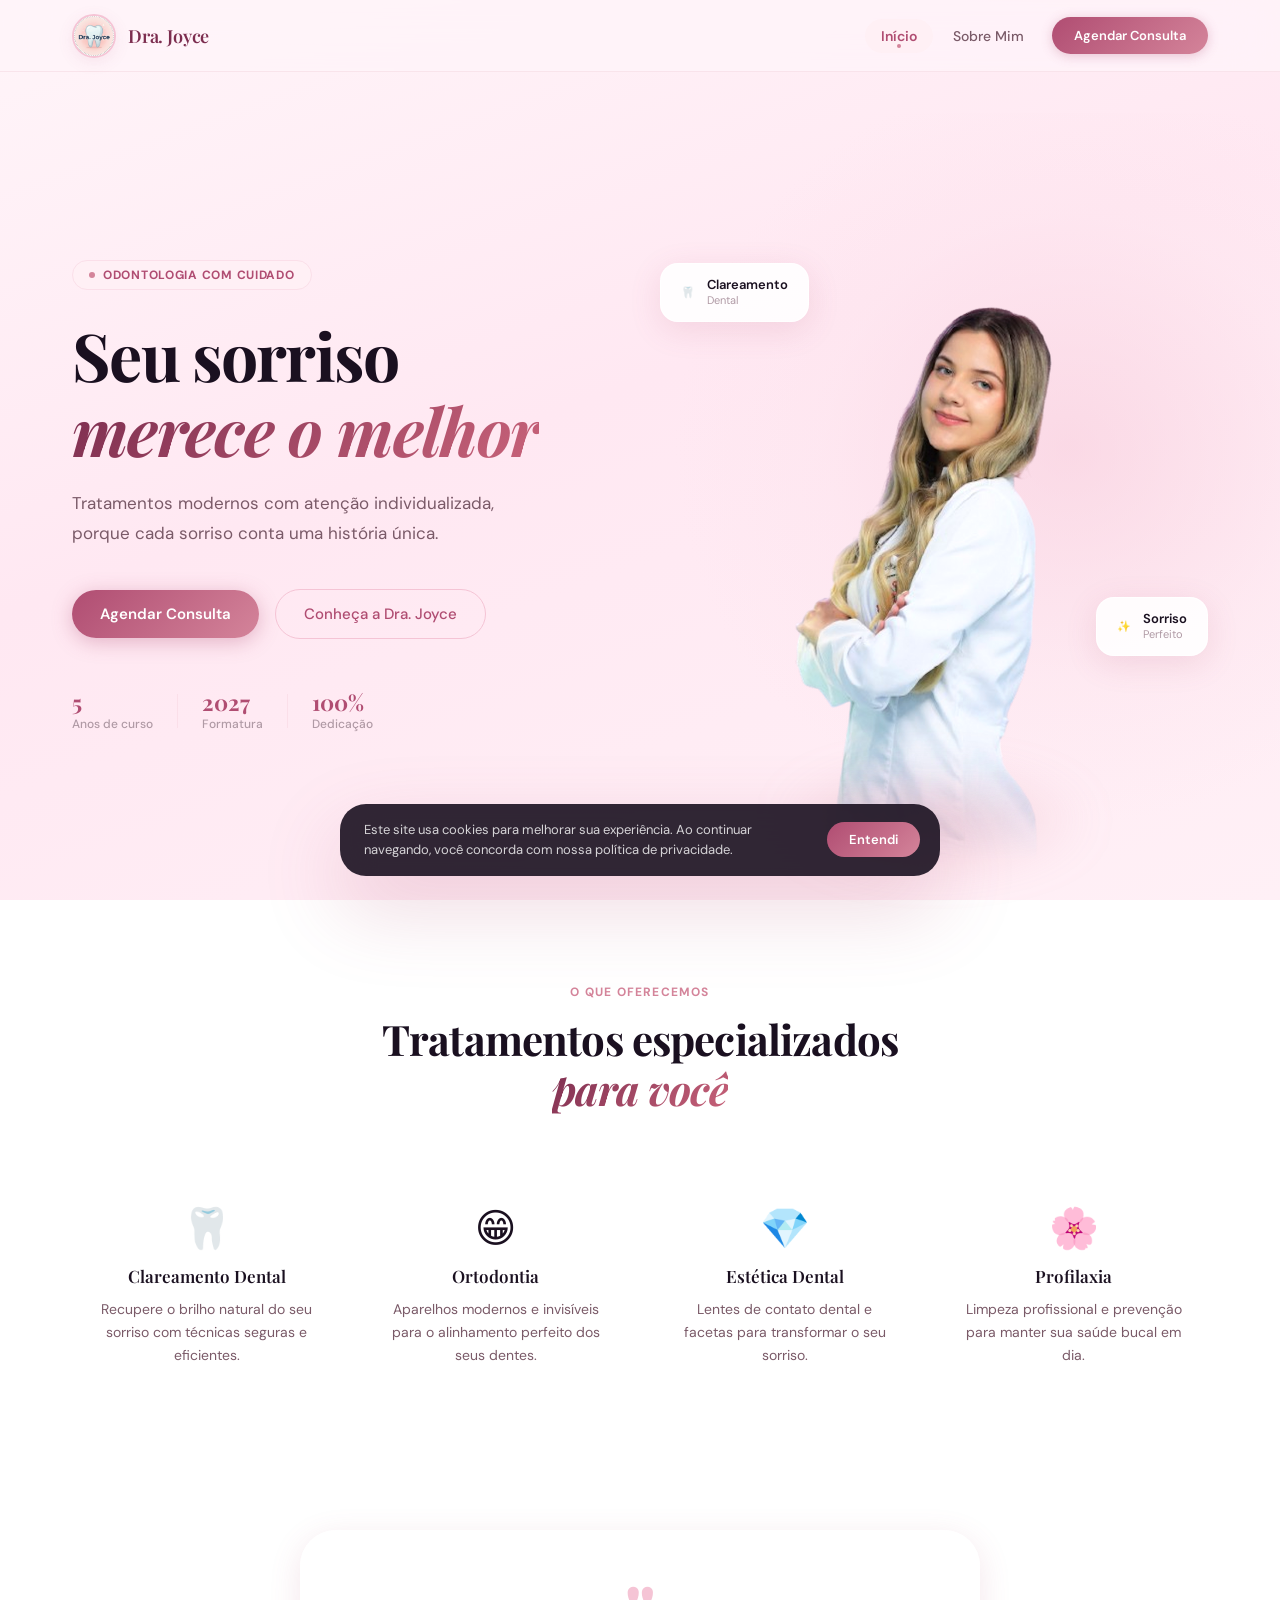
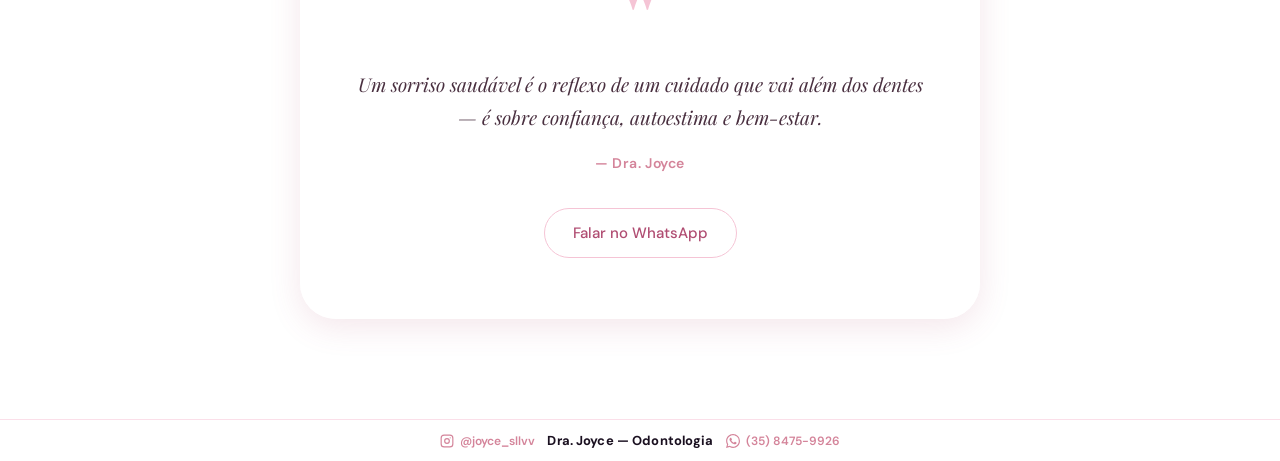
==== commit ca343ae1: "fix: adiciona rodapé da imagem" ====
--- a/src/index.html
+++ b/src/index.html
@@ -22,6 +22,11 @@
         <a href="#" class="nav-link nav-item" data-page="sobre">Sobre Mim</a>
         <a href="https://wa.me/553584759926?text=Ol%C3%A1%20Dra.%20Joyce%2C%20gostaria%20de%20agendar%20uma%20consulta!" target="_blank" rel="noopener" class="btn-agenda">Agendar Consulta</a>
       </nav>
+      <button class="nav-hamburger" id="nav-hamburger" aria-label="Menu" aria-expanded="false">
+        <span></span>
+        <span></span>
+        <span></span>
+      </button>
     </div>
   </header>
 
@@ -48,17 +53,17 @@
         </div>
         <div class="hero-stats">
           <div class="stat">
-            <span class="stat-number">5</span>
+            <span class="stat-number" data-count="5">5</span>
             <span class="stat-label">Anos de curso</span>
           </div>
           <div class="stat-divider"></div>
           <div class="stat">
-            <span class="stat-number">2027</span>
+            <span class="stat-number" data-count="2027" data-from="2020">2027</span>
             <span class="stat-label">Formatura</span>
           </div>
           <div class="stat-divider"></div>
           <div class="stat">
-            <span class="stat-number">100%</span>
+            <span class="stat-number" data-count="100" data-suffix="%">100%</span>
             <span class="stat-label">Dedicação</span>
           </div>
         </div>
@@ -196,6 +201,11 @@
     </a>
   </footer>
 
+  <div class="lgpd-banner" id="lgpd-banner">
+    <p>Este site usa cookies para melhorar sua experiência. Ao continuar navegando, você concorda com nossa política de privacidade.</p>
+    <button class="lgpd-btn" id="lgpd-accept">Entendi</button>
+  </div>
+
   <script src="scripts/main.js"></script>
 </body>
 </html>
--- a/src/styles/main.css
+++ b/src/styles/main.css
@@ -416,6 +416,7 @@
   justify-content: center;
 }
 
+
 .hero-photo-glow {
   position: absolute;
   bottom: -10px;
@@ -441,6 +442,8 @@
   position: relative;
   z-index: 2;
   animation: heroFloat 6s ease-in-out infinite;
+  -webkit-mask-image: linear-gradient(to top, transparent 0%, black 16%);
+  mask-image: linear-gradient(to top, transparent 0%, black 16%);
 }
 
 @keyframes heroFloat {
@@ -924,3 +927,149 @@
 .footer-sep {
   color: var(--rose-200);
 }
+
+/* ================================================
+   HAMBURGER / MOBILE NAV
+   ================================================ */
+.nav-hamburger {
+  display: none;
+  flex-direction: column;
+  justify-content: center;
+  align-items: center;
+  gap: 5px;
+  width: 40px;
+  height: 40px;
+  background: transparent;
+  border: none;
+  cursor: pointer;
+  padding: 8px;
+  border-radius: var(--r-sm);
+  flex-shrink: 0;
+  transition: background var(--t-base) var(--ease);
+}
+
+.nav-hamburger:hover { background: var(--rose-100); }
+
+.nav-hamburger span {
+  display: block;
+  width: 22px;
+  height: 2px;
+  background: var(--rose-700);
+  border-radius: 2px;
+  transition: transform var(--t-base) var(--ease),
+              opacity   var(--t-base) var(--ease);
+  transform-origin: center;
+}
+
+.nav-hamburger.open span:nth-child(1) { transform: translateY(7px) rotate(45deg); }
+.nav-hamburger.open span:nth-child(2) { opacity: 0; transform: scaleX(0); }
+.nav-hamburger.open span:nth-child(3) { transform: translateY(-7px) rotate(-45deg); }
+
+@keyframes menuSlideDown {
+  from { opacity: 0; transform: translateY(-8px); }
+  to   { opacity: 1; transform: translateY(0); }
+}
+
+@media (max-width: 700px) {
+  .nav-hamburger { display: flex; }
+
+  .nav-menu {
+    display: none;
+    position: fixed;
+    top: var(--nav-h);
+    left: 0;
+    right: 0;
+    z-index: 99;
+    flex-direction: column;
+    gap: 4px;
+    padding: 16px 20px 24px;
+    background: rgba(255, 245, 249, 0.97);
+    backdrop-filter: blur(24px) saturate(1.8);
+    -webkit-backdrop-filter: blur(24px) saturate(1.8);
+    border-bottom: 1px solid rgba(212, 132, 154, 0.14);
+    box-shadow: var(--shadow-md);
+  }
+
+  .nav-menu.open {
+    display: flex;
+    animation: menuSlideDown 0.22s var(--ease) both;
+  }
+
+  .nav-item {
+    width: 100%;
+    text-align: center;
+    padding: 12px 16px;
+    font-size: 16px;
+  }
+
+  .btn-agenda {
+    margin-left: 0;
+    margin-top: 4px;
+    justify-content: center;
+  }
+}
+
+/* ================================================
+   LGPD BANNER
+   ================================================ */
+.lgpd-banner {
+  position: fixed;
+  bottom: 24px;
+  left: 50%;
+  transform: translateX(-50%);
+  z-index: 300;
+  display: flex;
+  align-items: center;
+  gap: 20px;
+  max-width: 600px;
+  width: calc(100% - 48px);
+  padding: 16px 20px 16px 24px;
+  background: rgba(26, 16, 32, 0.90);
+  backdrop-filter: blur(16px);
+  -webkit-backdrop-filter: blur(16px);
+  border-radius: var(--r-lg);
+  box-shadow: var(--shadow-xl);
+  animation: lgpdSlideUp 0.4s var(--ease-bounce) both;
+}
+
+.lgpd-banner p {
+  font-size: 13px;
+  line-height: 1.55;
+  color: rgba(255, 255, 255, 0.80);
+  margin: 0;
+  flex: 1;
+}
+
+.lgpd-btn {
+  flex-shrink: 0;
+  padding: 9px 22px;
+  background: var(--grad-rose);
+  color: var(--white);
+  border: none;
+  border-radius: var(--r-full);
+  font-family: 'DM Sans', sans-serif;
+  font-size: 13px;
+  font-weight: 600;
+  cursor: pointer;
+  white-space: nowrap;
+  transition: transform var(--t-base) var(--ease-bounce),
+              box-shadow var(--t-base) var(--ease);
+}
+
+.lgpd-btn:hover {
+  transform: scale(1.05);
+  box-shadow: 0 4px 16px rgba(176, 77, 114, 0.45);
+}
+
+.lgpd-banner.hide {
+  animation: lgpdSlideDown 0.3s var(--ease) forwards;
+}
+
+@keyframes lgpdSlideUp {
+  from { opacity: 0; transform: translateX(-50%) translateY(16px); }
+  to   { opacity: 1; transform: translateX(-50%) translateY(0); }
+}
+
+@keyframes lgpdSlideDown {
+  to { opacity: 0; transform: translateX(-50%) translateY(16px); }
+}
